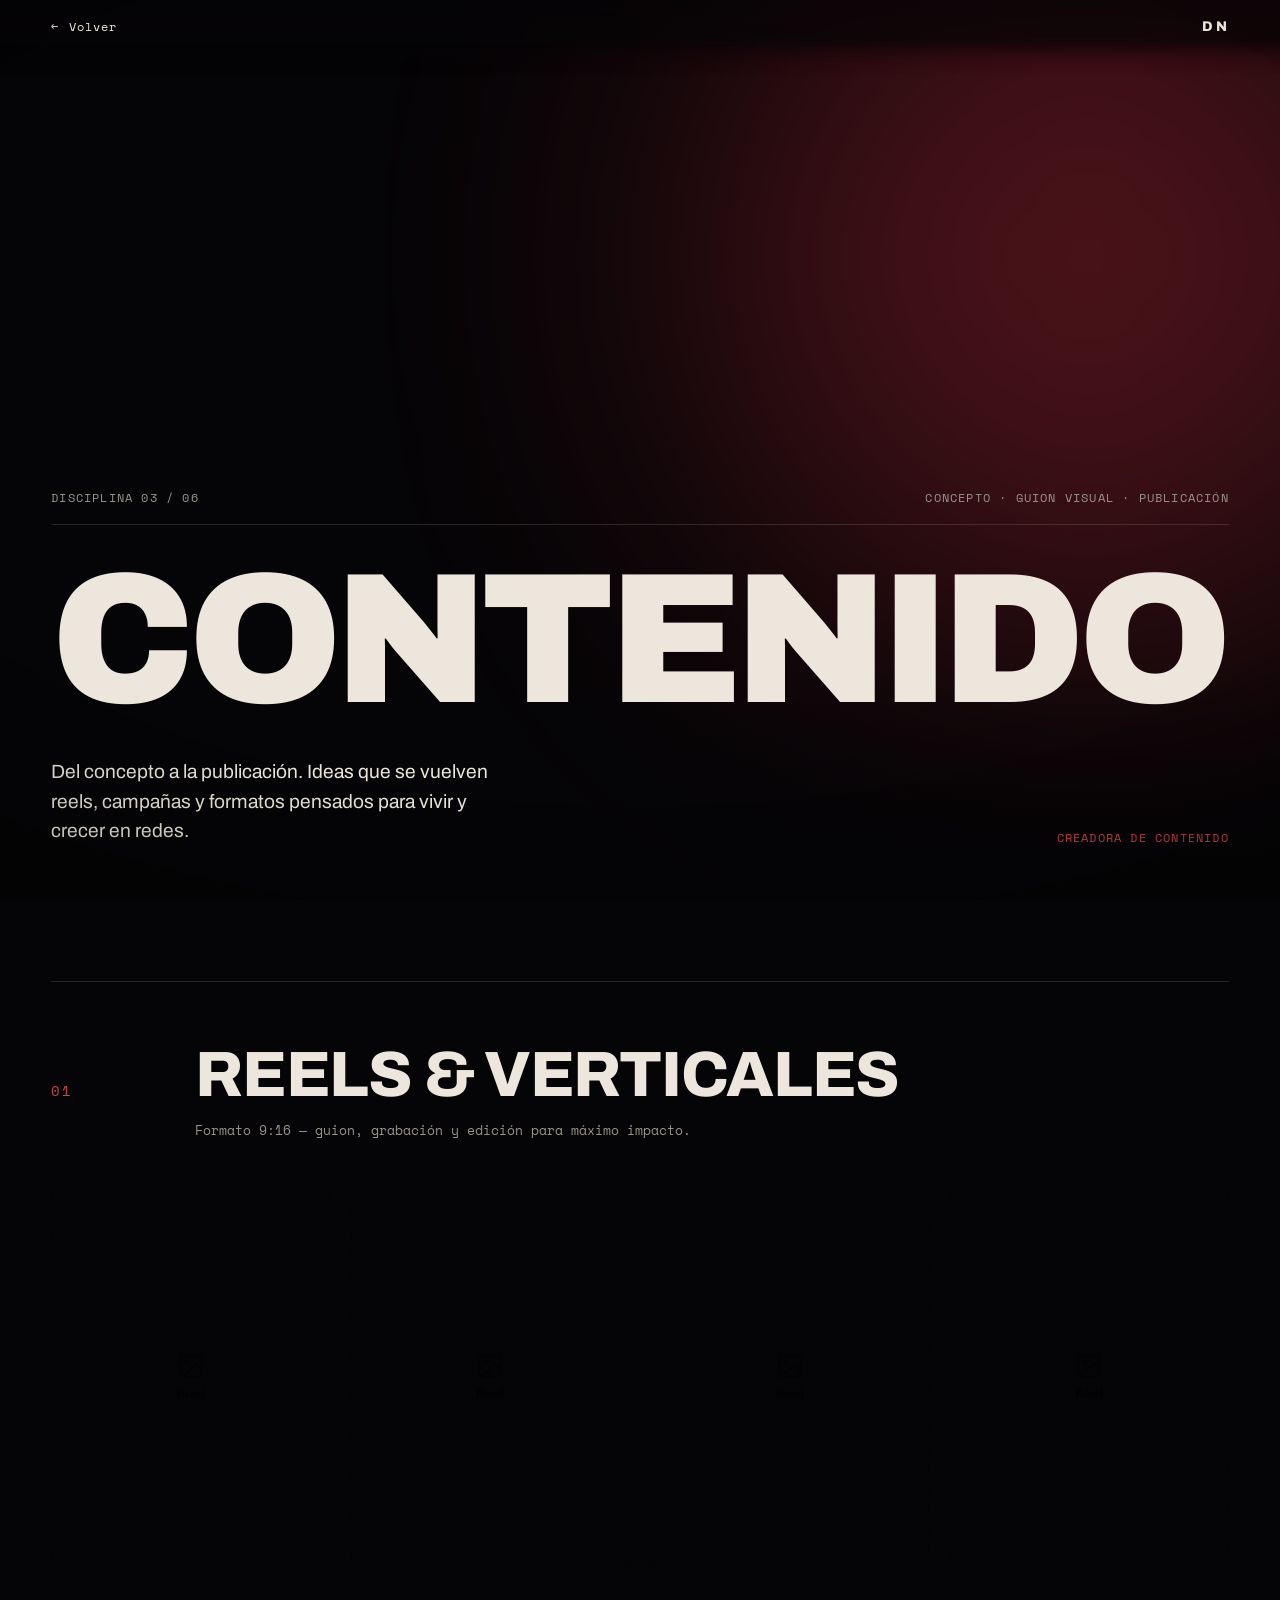
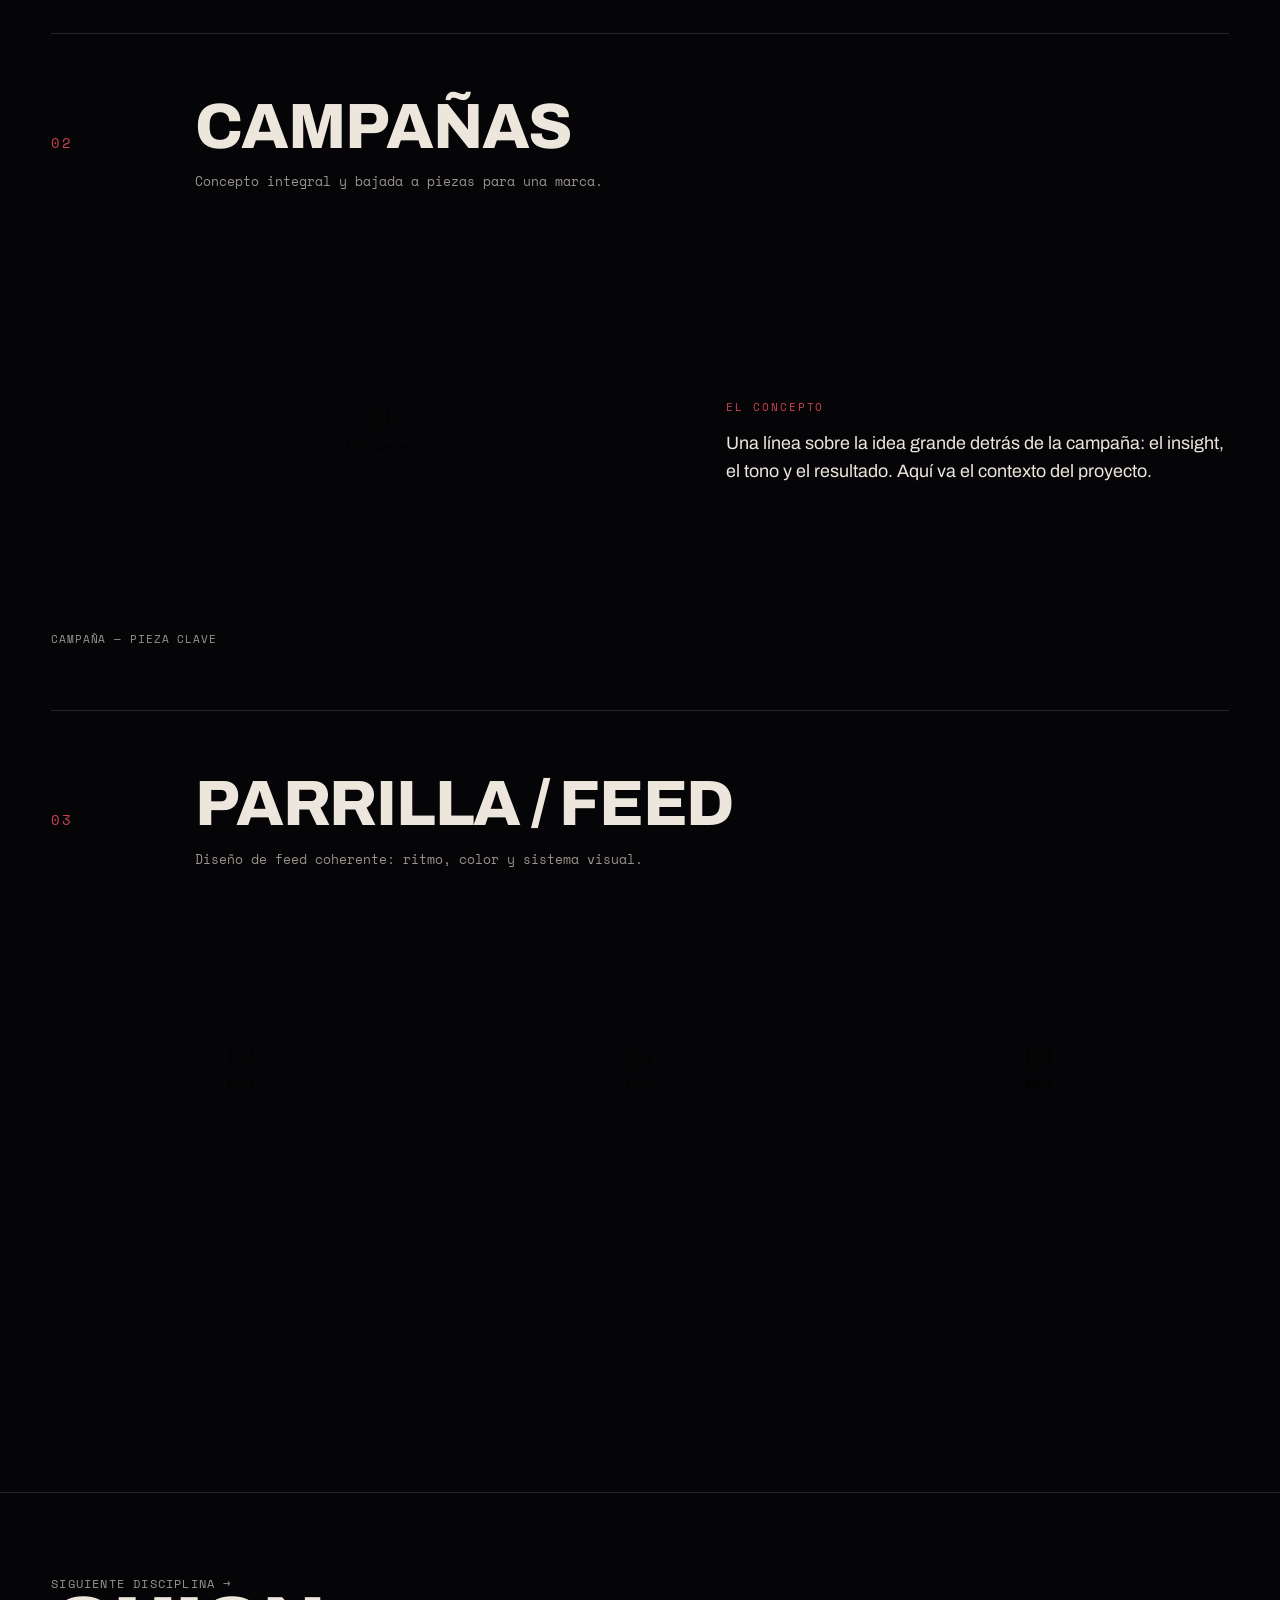
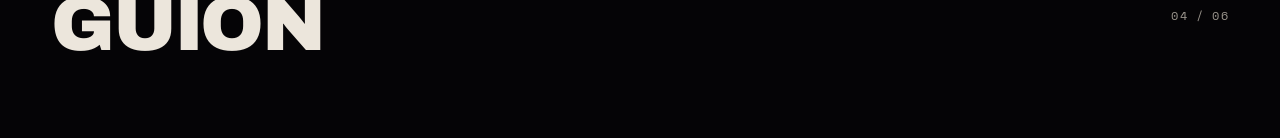
==== contenido.html @ 4522a89d "init: D_Portfolio" ====
<!DOCTYPE html>
<html lang="es">
<head>
<meta charset="UTF-8" />
<meta name="viewport" content="width=device-width, initial-scale=1.0" />
<title>Contenido — Daniela Niembro</title>
<link rel="preconnect" href="https://fonts.googleapis.com" />
<link rel="preconnect" href="https://fonts.gstatic.com" crossorigin />
<link href="https://fonts.googleapis.com/css2?family=Archivo:ital,wght@0,400;0,500;0,600;0,700;0,800;0,900;1,500&family=Space+Mono:wght@400;700&display=swap" rel="stylesheet" />
<link rel="stylesheet" href="disciplina.css" />
<script src="image-slot.js"></script>
<style>:root{--accent:#9c2530;--accent-2:#c8434f}</style>
</head>
<body>
<div class="grain"></div>

<nav class="nav">
  <a class="back" href="index.html"><span>←</span> Volver</a>
  <a class="mark" href="index.html">DN</a>
</nav>

<header class="hero">
  <div class="hero-glow"></div>
  <div class="hero-meta">
    <span>Disciplina 03 / 06</span>
    <span>Concepto · Guion visual · Publicación</span>
  </div>
  <h1>Contenido</h1>
  <div class="sub">
    <p>Del concepto a la publicación. Ideas que se vuelven reels, campañas y formatos pensados para vivir y crecer en redes.</p>
    <span class="role">Creadora de contenido</span>
  </div>
</header>

<main class="work">
  <section class="cat">
    <div class="cat-head">
      <span class="idx">01</span>
      <div><h2>Reels & Verticales</h2><p class="note">Formato 9:16 — guion, grabación y edición para máximo impacto.</p></div>
    </div>
    <div class="g-grid g-feed">
      <figure class="ar-9x16"><image-slot id="con-01a" placeholder="Reel"></image-slot></figure>
      <figure class="ar-9x16"><image-slot id="con-01b" placeholder="Reel"></image-slot></figure>
      <figure class="ar-9x16"><image-slot id="con-01c" placeholder="Reel"></image-slot></figure>
      <figure class="ar-9x16"><image-slot id="con-01d" placeholder="Reel"></image-slot></figure>
    </div>
  </section>

  <section class="cat">
    <div class="cat-head">
      <span class="idx">02</span>
      <div><h2>Campañas</h2><p class="note">Concepto integral y bajada a piezas para una marca.</p></div>
    </div>
    <div class="g-grid g3">
      <figure class="ar-16x9"><image-slot id="con-02a" placeholder="Campaña"></image-slot><figcaption>Campaña — pieza clave</figcaption></figure>
      <div class="txtblock">
        <div class="k">El concepto</div>
        <p>Una línea sobre la idea grande detrás de la campaña: el insight, el tono y el resultado. Aquí va el contexto del proyecto.</p>
      </div>
    </div>
  </section>

  <section class="cat">
    <div class="cat-head">
      <span class="idx">03</span>
      <div><h2>Parrilla / Feed</h2><p class="note">Diseño de feed coherente: ritmo, color y sistema visual.</p></div>
    </div>
    <div class="g-grid g2">
      <figure class="ar-1x1"><image-slot id="con-03a" placeholder="Post"></image-slot></figure>
      <figure class="ar-1x1"><image-slot id="con-03b" placeholder="Post"></image-slot></figure>
      <figure class="ar-1x1"><image-slot id="con-03c" placeholder="Post"></image-slot></figure>
    </div>
  </section>
</main>

<a class="next" href="guion.html">
  <div><span class="lbl">Siguiente disciplina →</span><h3>Guion</h3></div>
  <span class="lbl">04 / 06</span>
</a>
<script src="disciplina.js"></script>
</body>
</html>
---- disciplina.css ----
:root{
  --black:#050406;--paper:#ece6dc;--paper-dim:#9a948c;--line:rgba(236,230,220,.14);
  --accent:#75020f;--accent-2:#a8313c;
  --sans:'Archivo',system-ui,sans-serif;--mono:'Space Mono',ui-monospace,monospace;
}
*{margin:0;padding:0;box-sizing:border-box}
html{scroll-behavior:smooth}
body{background:var(--black);color:var(--paper);font-family:var(--sans);-webkit-font-smoothing:antialiased;overflow-x:hidden}
::selection{background:var(--accent);color:var(--paper)}
.grain{position:fixed;inset:0;z-index:200;pointer-events:none;background:radial-gradient(120% 90% at 50% 40%,transparent 55%,rgba(0,0,0,.5) 100%)}

.nav{position:fixed;top:0;left:0;right:0;z-index:120;display:flex;align-items:center;justify-content:space-between;padding:18px clamp(20px,4vw,52px)}
.nav::before{content:"";position:absolute;inset:0 0 -22px 0;z-index:-1;pointer-events:none;background:linear-gradient(to bottom,rgba(5,4,6,.82) 0%,rgba(5,4,6,.78) 50%,rgba(5,4,6,0) 100%);backdrop-filter:blur(12px) saturate(120%);-webkit-backdrop-filter:blur(12px) saturate(120%);-webkit-mask-image:linear-gradient(to bottom,#000 58%,transparent 100%);mask-image:linear-gradient(to bottom,#000 58%,transparent 100%)}
.nav a{color:var(--paper);text-decoration:none}
.nav .back{font-family:var(--mono);font-size:12px;letter-spacing:.08em;display:flex;gap:10px;align-items:center;transition:gap .25s}
.nav .back:hover{gap:16px}
.nav .mark{font-weight:800;letter-spacing:.16em;font-size:14px;text-transform:uppercase}

/* hero */
.hero{min-height:100vh;display:flex;flex-direction:column;justify-content:flex-end;padding:120px clamp(20px,4vw,52px) clamp(40px,6vh,70px);position:relative;overflow:hidden}
.hero::after{content:"";position:absolute;left:0;right:0;bottom:0;height:clamp(160px,26vh,300px);background:linear-gradient(to bottom,transparent 0%,var(--black) 100%);z-index:1;pointer-events:none}
.hero-glow{position:absolute;width:60vw;height:60vw;right:-15vw;top:-10vw;background:var(--accent);border-radius:50%;filter:blur(140px);opacity:.45;z-index:0}
.hero-meta{position:relative;z-index:2;font-family:var(--mono);font-size:12px;letter-spacing:.1em;text-transform:uppercase;color:var(--paper-dim);display:flex;justify-content:space-between;border-bottom:1px solid var(--line);padding-bottom:18px;margin-bottom:clamp(20px,4vh,40px)}
.hero h1{position:relative;z-index:2;font-size:clamp(48px,12vw,200px);font-weight:900;line-height:.86;letter-spacing:-.04em;text-transform:uppercase;white-space:nowrap;max-width:100%}
.hero .sub{position:relative;z-index:2;display:flex;justify-content:space-between;align-items:flex-end;gap:30px;flex-wrap:wrap;margin-top:clamp(20px,4vh,38px)}
.hero .sub p{max-width:460px;font-size:clamp(16px,1.5vw,20px);line-height:1.55;color:var(--paper);text-wrap:pretty}
.hero .sub .role{font-family:var(--mono);font-size:12px;letter-spacing:.1em;color:var(--accent-2);text-transform:uppercase}

/* index */
.work{padding:clamp(50px,9vh,110px) clamp(20px,4vw,52px)}
.cat{border-top:1px solid var(--line);padding:clamp(40px,7vh,80px) 0}
.cat-head{display:grid;grid-template-columns:120px 1fr;gap:24px;align-items:baseline;margin-bottom:clamp(28px,5vh,52px)}
.cat-head .idx{font-family:var(--mono);font-size:14px;color:var(--accent-2);letter-spacing:.1em}
.cat-head h2{font-size:clamp(30px,5vw,68px);font-weight:800;letter-spacing:-.02em;text-transform:uppercase;line-height:.95}
.cat-head .note{font-family:var(--mono);font-size:13px;color:var(--paper-dim);margin-top:14px;max-width:520px;line-height:1.6}

/* galleries */
.g-grid{display:grid;gap:clamp(12px,1.6vw,22px)}
.g1{grid-template-columns:2fr 1fr}
.g1 .tall{grid-row:span 2}
.g2{grid-template-columns:repeat(3,1fr)}
.g3{grid-template-columns:1.3fr 1fr;align-items:center}
.g-duo{grid-template-columns:1fr 1fr}
.g-feed{grid-template-columns:repeat(4,1fr)}
.g-full{grid-template-columns:1fr}
figure{margin:0;position:relative;overflow:hidden}
figure image-slot{width:100%;display:block}
figcaption{font-family:var(--mono);font-size:11px;letter-spacing:.08em;color:var(--paper-dim);text-transform:uppercase;margin-top:10px}
.ar-4x5 image-slot{height:clamp(280px,38vw,560px)}
.ar-1x1 image-slot{height:clamp(200px,24vw,340px)}
.ar-16x9 image-slot{height:clamp(220px,30vw,460px)}
.ar-9x16 image-slot{height:clamp(300px,30vw,440px)}
.ar-3x2 image-slot{height:clamp(240px,26vw,380px)}
.ar-tall image-slot{height:clamp(420px,58vw,760px)}

/* text block */
.txtblock p{font-size:clamp(16px,1.4vw,19px);line-height:1.6;color:var(--paper);text-wrap:pretty}
.txtblock .k{font-family:var(--mono);font-size:11px;letter-spacing:.18em;color:var(--accent-2);text-transform:uppercase;margin-bottom:14px}

/* video tiles */
.video .play{position:absolute;inset:0;display:flex;align-items:center;justify-content:center;pointer-events:none}
.video .play i{width:62px;height:62px;border-radius:50%;border:1.5px solid var(--paper);display:flex;align-items:center;justify-content:center;background:rgba(5,4,6,.3);backdrop-filter:blur(2px);transition:transform .3s}
.video:hover .play i{transform:scale(1.12)}
.video .play i::after{content:"";border-left:15px solid var(--paper);border-top:9px solid transparent;border-bottom:9px solid transparent;margin-left:4px}

/* script two-column */
.script{display:grid;grid-template-columns:1fr 1fr;gap:clamp(20px,3vw,52px);align-items:start}
.script .lines{font-family:var(--mono);font-size:clamp(13px,1vw,15px);line-height:2;color:var(--paper)}
.script .lines .sp{color:var(--accent-2);text-transform:uppercase;letter-spacing:.06em;display:block;margin-top:18px}
.script .lines .sp:first-child{margin-top:0}

/* credits list */
.credits{display:flex;flex-direction:column}
.credit{display:grid;grid-template-columns:auto 1fr auto;gap:24px;padding:20px 2px;border-top:1px solid var(--line);align-items:baseline}
.credit:last-child{border-bottom:1px solid var(--line)}
.credit .y{font-family:var(--mono);font-size:13px;color:var(--accent-2)}
.credit .t{font-size:clamp(20px,2.6vw,34px);font-weight:700;letter-spacing:-.01em}
.credit .r{font-family:var(--mono);font-size:11px;color:var(--paper-dim);text-transform:uppercase;letter-spacing:.1em;text-align:right}

@media(max-width:760px){
  .cat-head{grid-template-columns:1fr}
  .g1,.g2,.g3,.g-duo,.script{grid-template-columns:1fr}
  .g-feed{grid-template-columns:1fr 1fr}
  .g1 .tall{grid-row:auto}
  .credit{grid-template-columns:auto 1fr;gap:14px}
  .credit .r{display:none}
}

/* next */
.next{border-top:1px solid var(--line);margin-top:clamp(80px,14vh,180px);padding:clamp(56px,9vh,110px) clamp(20px,4vw,52px);display:flex;justify-content:space-between;align-items:center;gap:24px;flex-wrap:wrap;color:var(--paper);text-decoration:none}
.next a{color:var(--paper);text-decoration:none}
.next .lbl{font-family:var(--mono);font-size:12px;letter-spacing:.1em;color:var(--paper-dim);text-transform:uppercase}
.next h3{font-size:clamp(34px,6vw,90px);font-weight:900;letter-spacing:-.03em;text-transform:uppercase;line-height:.85;transition:color .3s}
.next:hover h3{color:var(--accent-2)}
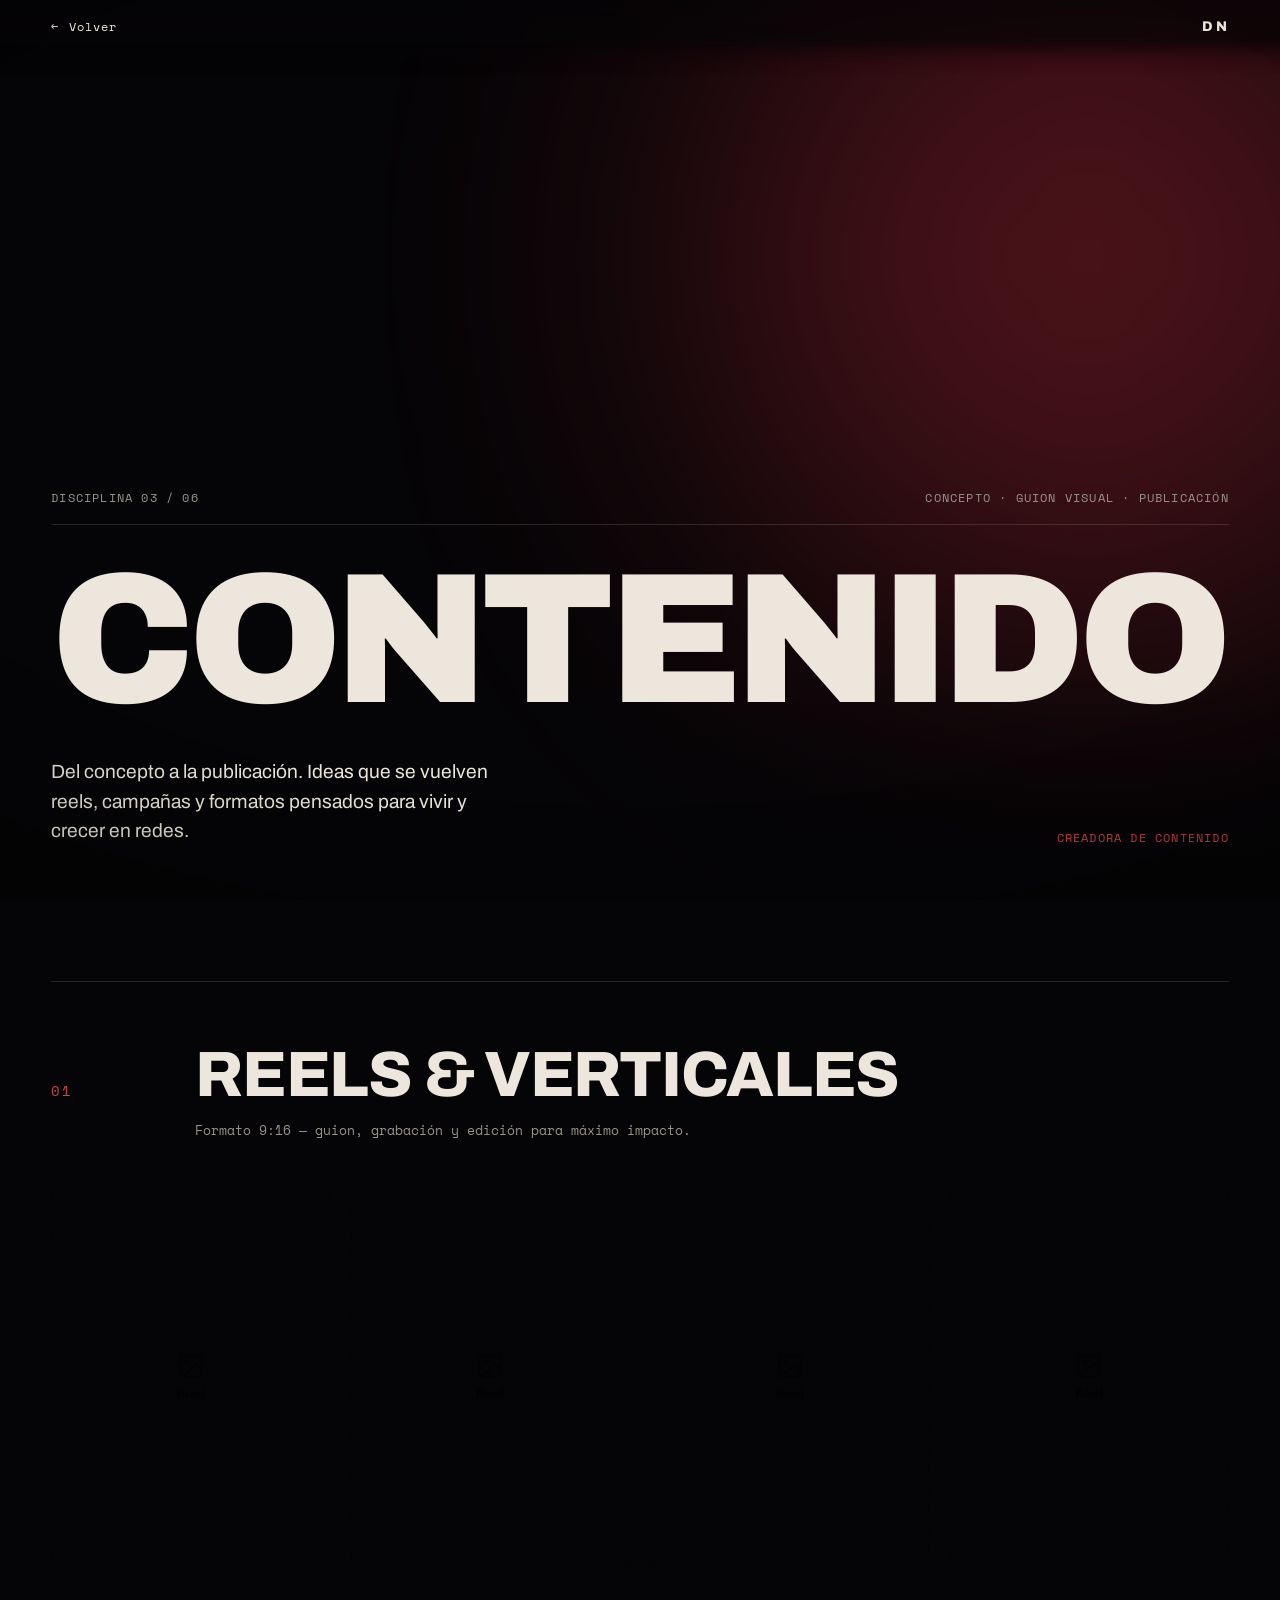
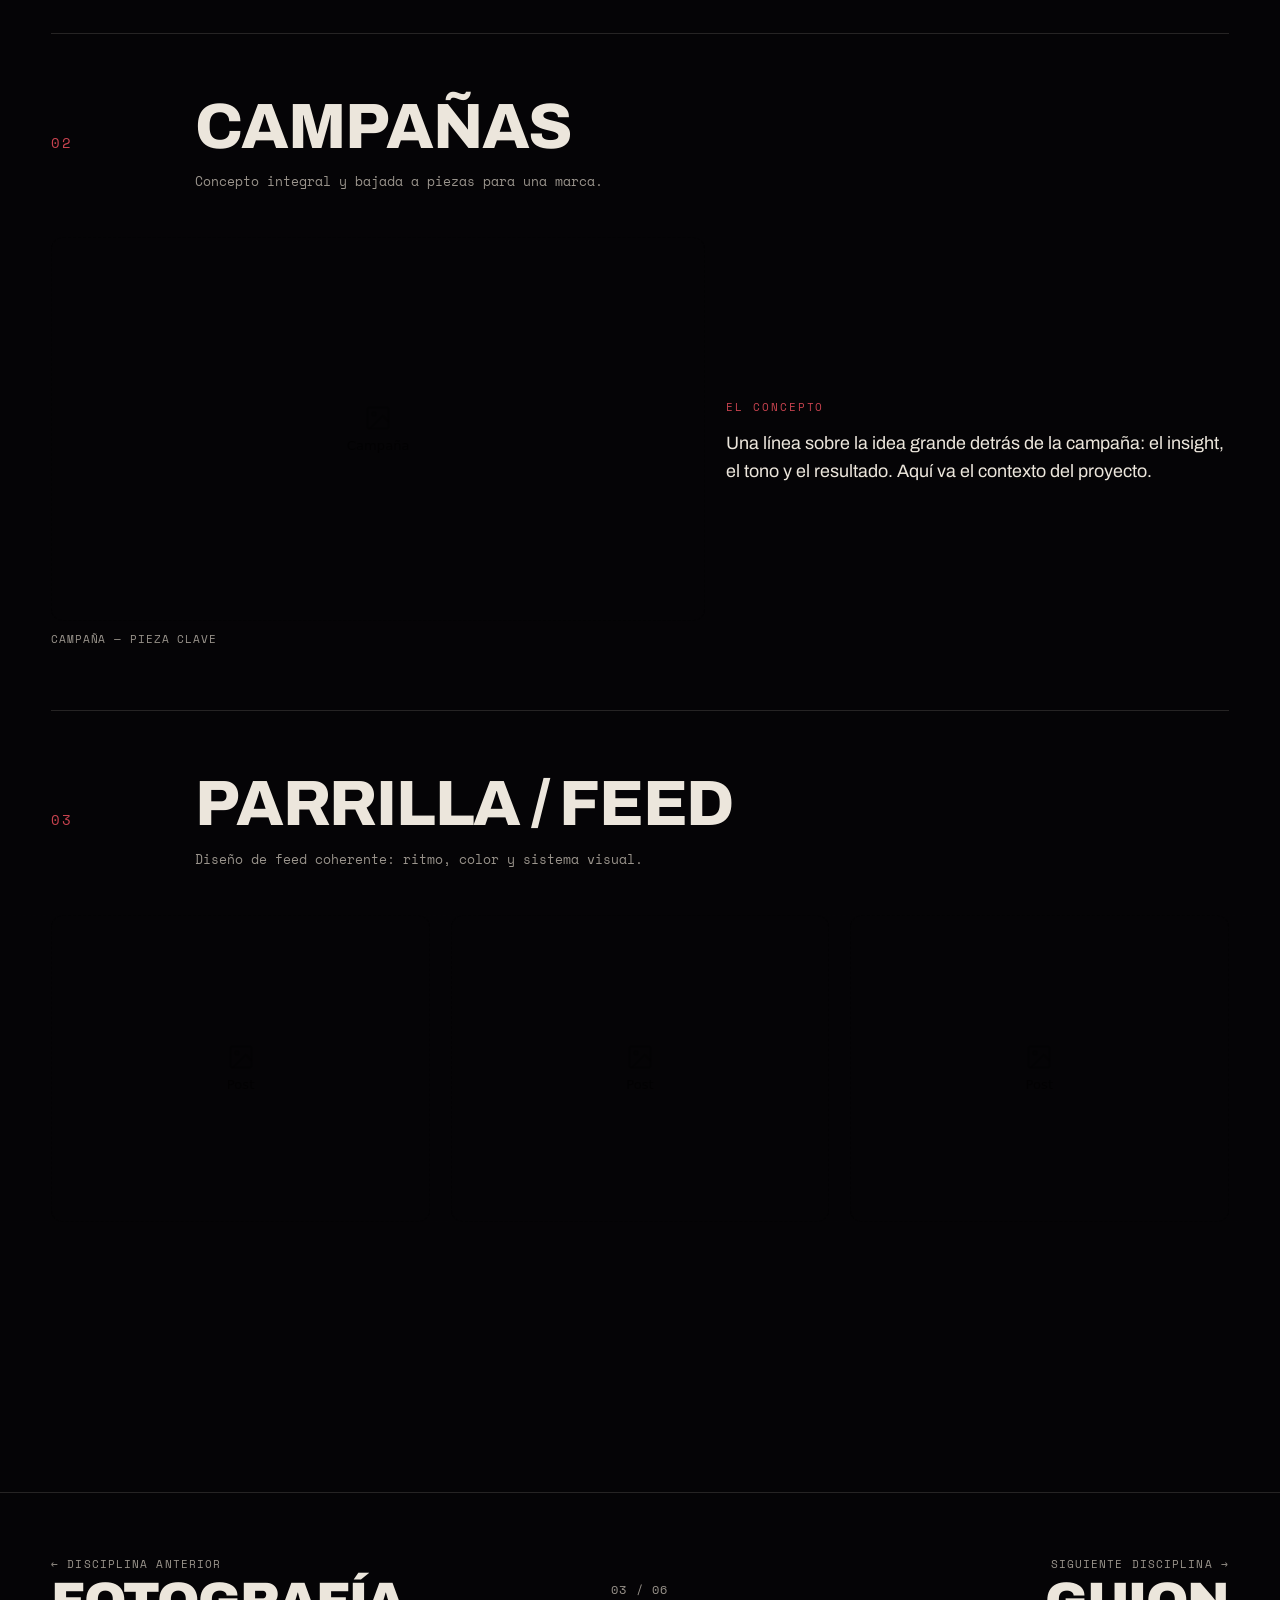
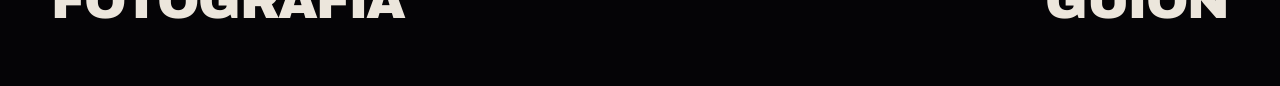
==== commit a3930d4a: "feat: replace next footer with prev/counter/next nav on all discipline pages" ====
--- a/contenido.html
+++ b/contenido.html
@@ -7,6 +7,7 @@
 <link rel="preconnect" href="https://fonts.googleapis.com" />
 <link rel="preconnect" href="https://fonts.gstatic.com" crossorigin />
 <link href="https://fonts.googleapis.com/css2?family=Archivo:ital,wght@0,400;0,500;0,600;0,700;0,800;0,900;1,500&family=Space+Mono:wght@400;700&display=swap" rel="stylesheet" />
+<link rel="icon" type="image/svg+xml" href="data:image/svg+xml,%3Csvg xmlns='http://www.w3.org/2000/svg' viewBox='0 0 32 32'%3E%3Crect width='32' height='32' rx='4' fill='%23050406'/%3E%3Ctext x='16' y='23' font-family='Archivo,system-ui,sans-serif' font-weight='900' font-size='14' fill='%23ece6dc' text-anchor='middle' letter-spacing='-0.5'%3EDN%3C/text%3E%3C/svg%3E" />
 <link rel="stylesheet" href="disciplina.css" />
 <script src="image-slot.js"></script>
 <style>:root{--accent:#9c2530;--accent-2:#c8434f}</style>
@@ -73,10 +74,17 @@
   </section>
 </main>
 
-<a class="next" href="guion.html">
-  <div><span class="lbl">Siguiente disciplina →</span><h3>Guion</h3></div>
-  <span class="lbl">04 / 06</span>
-</a>
+<div class="disc-nav">
+  <a class="disc-prev" href="fotografia.html">
+    <span class="disc-lbl">← Disciplina anterior</span>
+    <h3>Fotografía</h3>
+  </a>
+  <span class="disc-count">03 / 06</span>
+  <a class="disc-next" href="guion.html">
+    <span class="disc-lbl">Siguiente disciplina →</span>
+    <h3>Guion</h3>
+  </a>
+</div>
 <script src="disciplina.js"></script>
 </body>
 </html>
--- a/disciplina.css
+++ b/disciplina.css
@@ -86,9 +86,15 @@
   .credit .r{display:none}
 }
 
-/* next */
-.next{border-top:1px solid var(--line);margin-top:clamp(80px,14vh,180px);padding:clamp(56px,9vh,110px) clamp(20px,4vw,52px);display:flex;justify-content:space-between;align-items:center;gap:24px;flex-wrap:wrap;color:var(--paper);text-decoration:none}
-.next a{color:var(--paper);text-decoration:none}
-.next .lbl{font-family:var(--mono);font-size:12px;letter-spacing:.1em;color:var(--paper-dim);text-transform:uppercase}
-.next h3{font-size:clamp(34px,6vw,90px);font-weight:900;letter-spacing:-.03em;text-transform:uppercase;line-height:.85;transition:color .3s}
-.next:hover h3{color:var(--accent-2)}
+/* disc-nav */
+.disc-nav{border-top:1px solid var(--line);margin-top:clamp(80px,14vh,180px);padding:clamp(40px,7vh,90px) clamp(20px,4vw,52px);display:grid;grid-template-columns:1fr auto 1fr;align-items:center;gap:24px}
+.disc-prev,.disc-next{color:var(--paper);text-decoration:none;display:flex;flex-direction:column;gap:8px;transition:opacity .25s}
+.disc-prev{align-items:flex-start}
+.disc-next{align-items:flex-end;text-align:right}
+.disc-prev:hover,.disc-next:hover{opacity:.7}
+.disc-prev h3,.disc-next h3{font-size:clamp(26px,4vw,68px);font-weight:900;letter-spacing:-.03em;text-transform:uppercase;line-height:.85;transition:color .3s}
+.disc-prev:hover h3,.disc-next:hover h3{color:var(--accent-2)}
+.disc-count{font-family:var(--mono);font-size:12px;letter-spacing:.1em;color:var(--paper-dim);text-transform:uppercase;white-space:nowrap;text-align:center}
+.disc-lbl{font-family:var(--mono);font-size:11px;letter-spacing:.1em;color:var(--paper-dim);text-transform:uppercase}
+.disc-home h3{font-size:clamp(18px,2.5vw,36px)}
+@media(max-width:680px){.disc-nav{grid-template-columns:1fr 1fr;grid-template-rows:auto auto}.disc-count{grid-column:1/-1;order:-1;padding-bottom:20px;border-bottom:1px solid var(--line);margin-bottom:4px}}
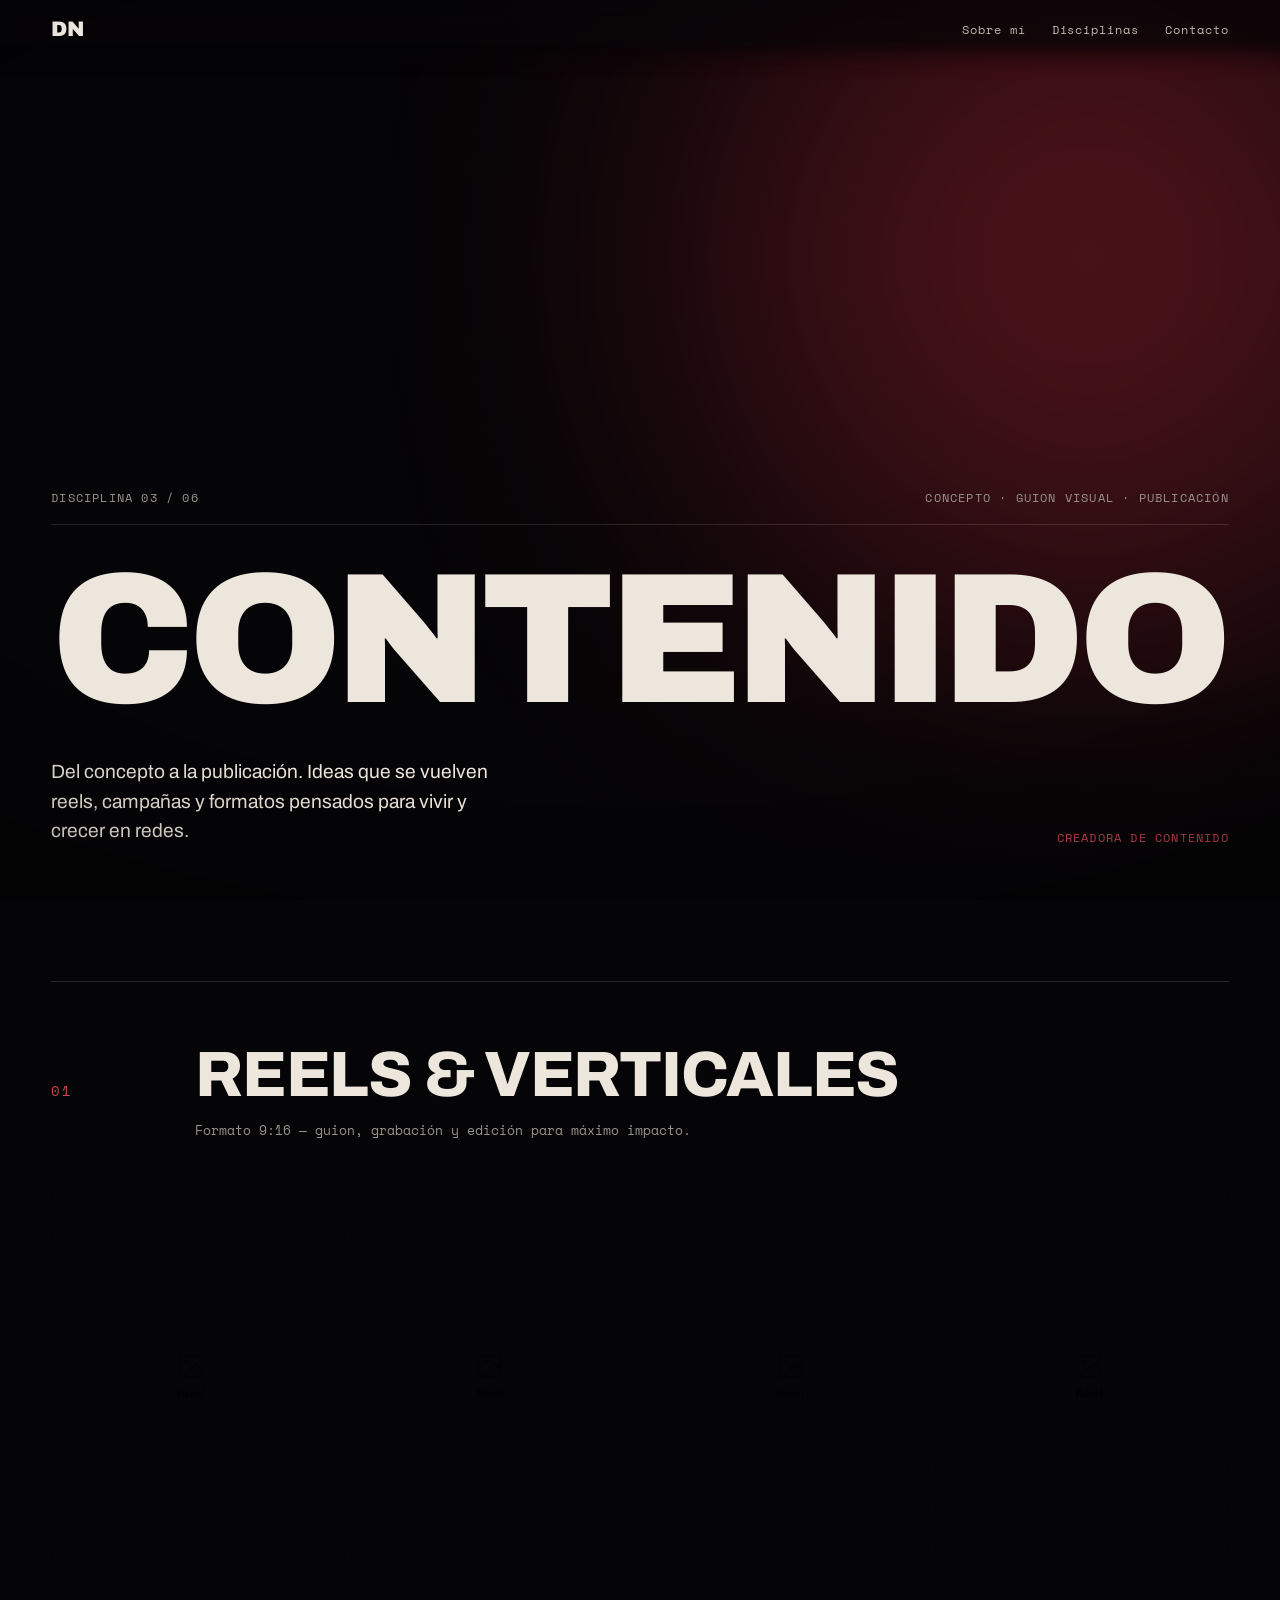
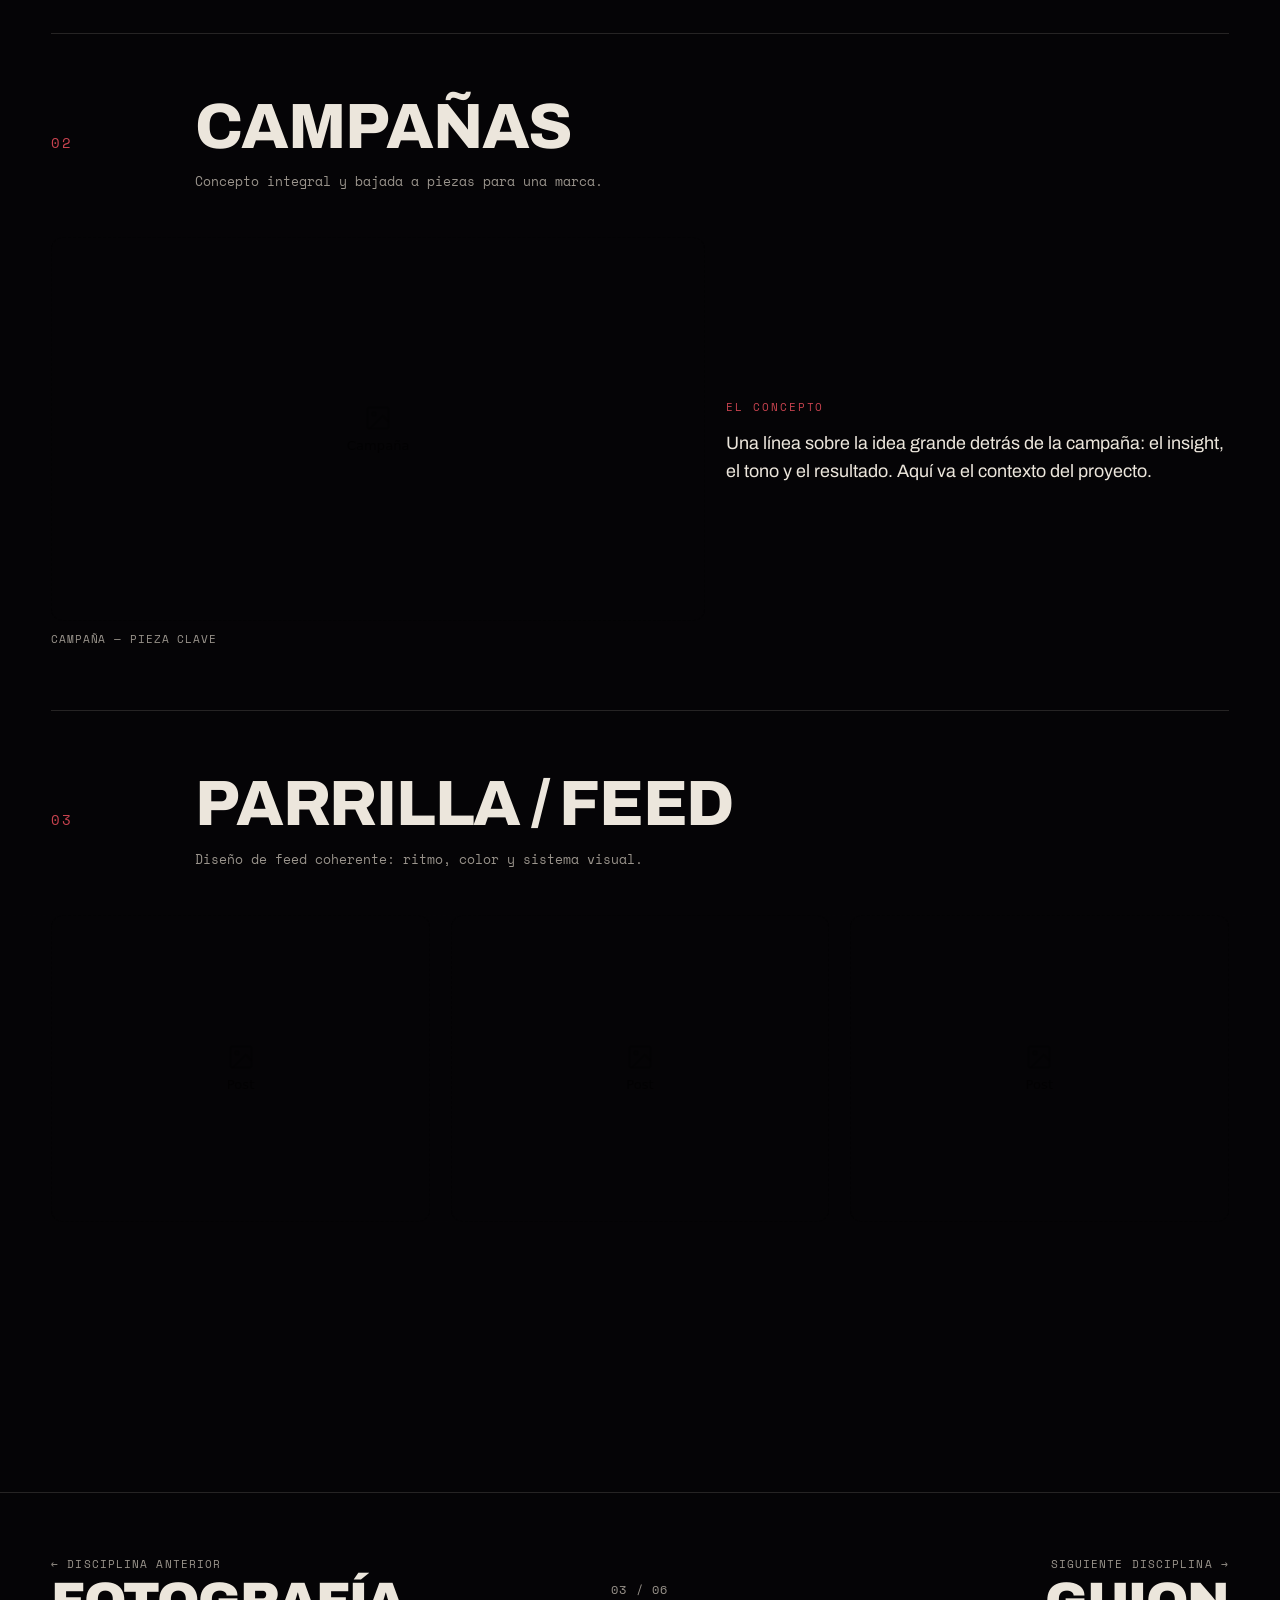
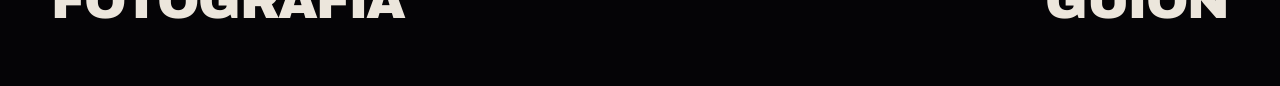
==== commit b2efaf30: "feat: match main page header nav on all discipline pages" ====
--- a/contenido.html
+++ b/contenido.html
@@ -16,8 +16,12 @@
 <div class="grain"></div>
 
 <nav class="nav">
-  <a class="back" href="index.html"><span>←</span> Volver</a>
-  <a class="mark" href="index.html">DN</a>
+  <a class="iso" href="index.html">DN</a>
+  <div class="links">
+    <a href="index.html#sobre-mi">Sobre mí</a>
+    <a href="index.html#disciplinas">Disciplinas</a>
+    <a href="index.html#contacto">Contacto</a>
+  </div>
 </nav>
 
 <header class="hero">
--- a/disciplina.css
+++ b/disciplina.css
@@ -12,9 +12,12 @@
 .nav{position:fixed;top:0;left:0;right:0;z-index:120;display:flex;align-items:center;justify-content:space-between;padding:18px clamp(20px,4vw,52px)}
 .nav::before{content:"";position:absolute;inset:0 0 -22px 0;z-index:-1;pointer-events:none;background:linear-gradient(to bottom,rgba(5,4,6,.82) 0%,rgba(5,4,6,.78) 50%,rgba(5,4,6,0) 100%);backdrop-filter:blur(12px) saturate(120%);-webkit-backdrop-filter:blur(12px) saturate(120%);-webkit-mask-image:linear-gradient(to bottom,#000 58%,transparent 100%);mask-image:linear-gradient(to bottom,#000 58%,transparent 100%)}
 .nav a{color:var(--paper);text-decoration:none}
-.nav .back{font-family:var(--mono);font-size:12px;letter-spacing:.08em;display:flex;gap:10px;align-items:center;transition:gap .25s}
-.nav .back:hover{gap:16px}
-.nav .mark{font-weight:800;letter-spacing:.16em;font-size:14px;text-transform:uppercase}
+.nav .iso{display:inline-flex;align-items:center;font-family:var(--sans);font-weight:900;font-size:21px;letter-spacing:-.01em;text-transform:uppercase;text-decoration:none;color:var(--paper);transition:opacity .25s}
+.nav .iso:hover{opacity:.55}
+.nav .links{display:flex;gap:26px;font-family:var(--mono);font-size:12px;letter-spacing:.08em}
+.nav .links a{color:var(--paper);text-decoration:none;opacity:.8;transition:opacity .2s}
+.nav .links a:hover{opacity:1}
+@media(max-width:680px){.nav .links{display:none}}
 
 /* hero */
 .hero{min-height:100vh;display:flex;flex-direction:column;justify-content:flex-end;padding:120px clamp(20px,4vw,52px) clamp(40px,6vh,70px);position:relative;overflow:hidden}
